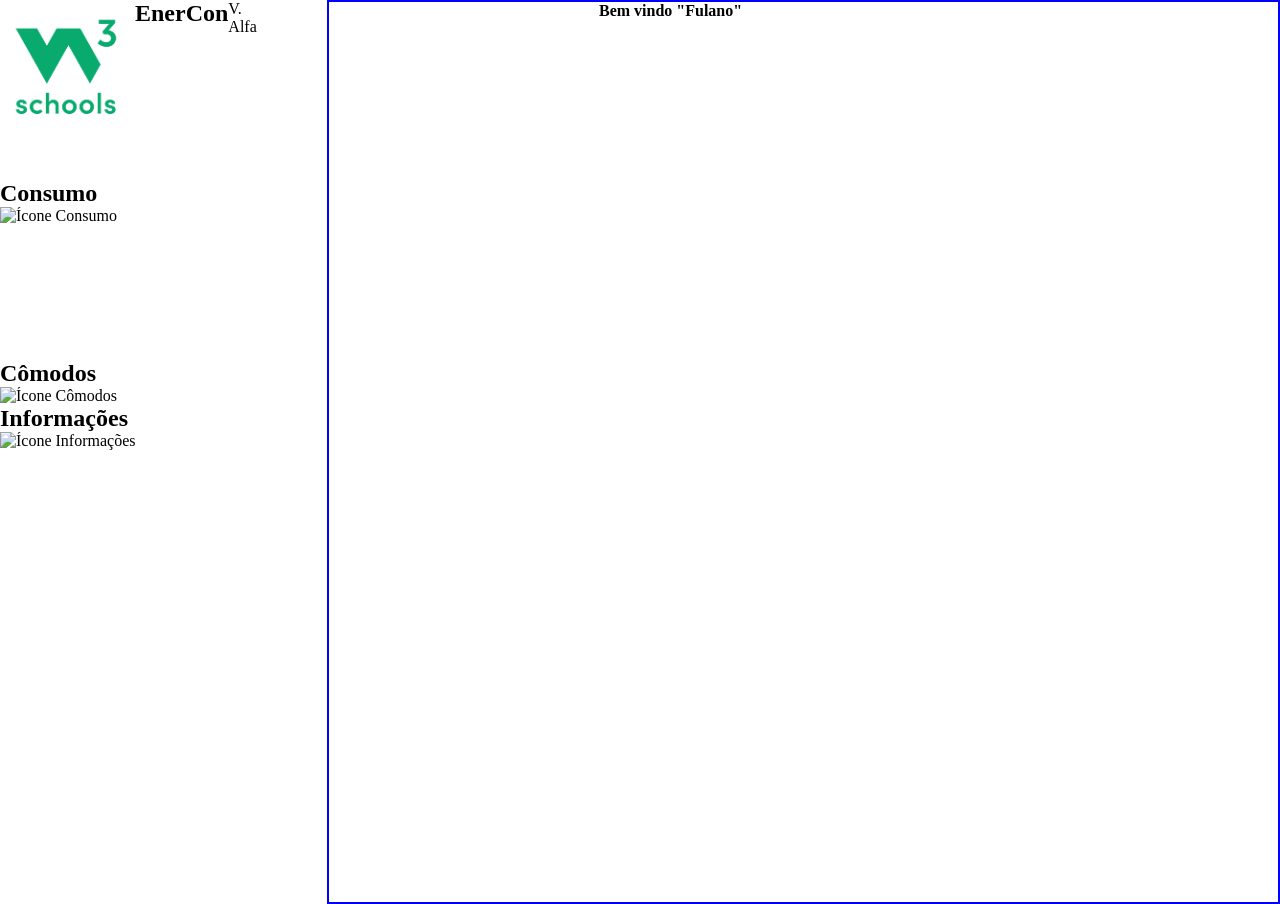
==== frontEnd/index.html @ 33a530b5 "Pagina web atualizada" ====
<!DOCTYPE html>
<html lang="pt-br">

<head>
  <meta charset="UTF-8" />
  <meta name="viewport" content="width=device-width, initial-scale=1.0" />
  <title>EnerCon</title>
  <link rel="stylesheet" href="src/style/style.css">
  <script src="src/script/interactivity.js" defer></script>
</head>

<body>
  <div class="container">


    <aside>
      <div id="topo_asi">
        <img src="src/assets/77673807.png" alt="Logo", class="l1" > 
        <h1>EnerCon</h1>
         <p>V. Alfa</p>
        
      </div>
      <nav>
        <h2>Consumo</h2> <img src="" alt="Ícone Consumo"> 
      </nav>
        <h2>Cômodos</h2> <img src="" alt="Ícone Cômodos"> 
      </nav>
        <h2>Informações</h2> <img src="" alt="Ícone Informações"> 
      </nav>
    </aside>
      <div id="principal">
        <header>
          <p><b>Bem vindo "Fulano" </b></p>
        </header>
      </div>
  </div>
</body>

</html>

<!---
Consumo
Info
Cômodos

-->
---- frontEnd/src/style/style.css ----
* {
  padding: 0;
  margin: 0;
  
}

.container {
  display: flex;
  flex-direction: row;
  height: 100vh;
  width: 100vw;
  margin: 0;
}

.l1 {
  width: 15vh;
  height: 15vh;
}

aside {
  display: flex;
  flex-direction: column;
  width: 15vw;
  height: 100vh;
  padding-right: 15vh;
}

header {
  margin-left: 30vh;
  width: 20vh;
}

nav {
  display: flex;
  flex-direction: column;
  padding-bottom: 15vh;
}

#topo_asi {
  display: flex;
  flex-direction: row;
  justify-content: space-evenly;
  margin-bottom: 5vh;
}

#principal{
  width: 85vw;
  height: 100vh;
  border: 2px solid blue;
}
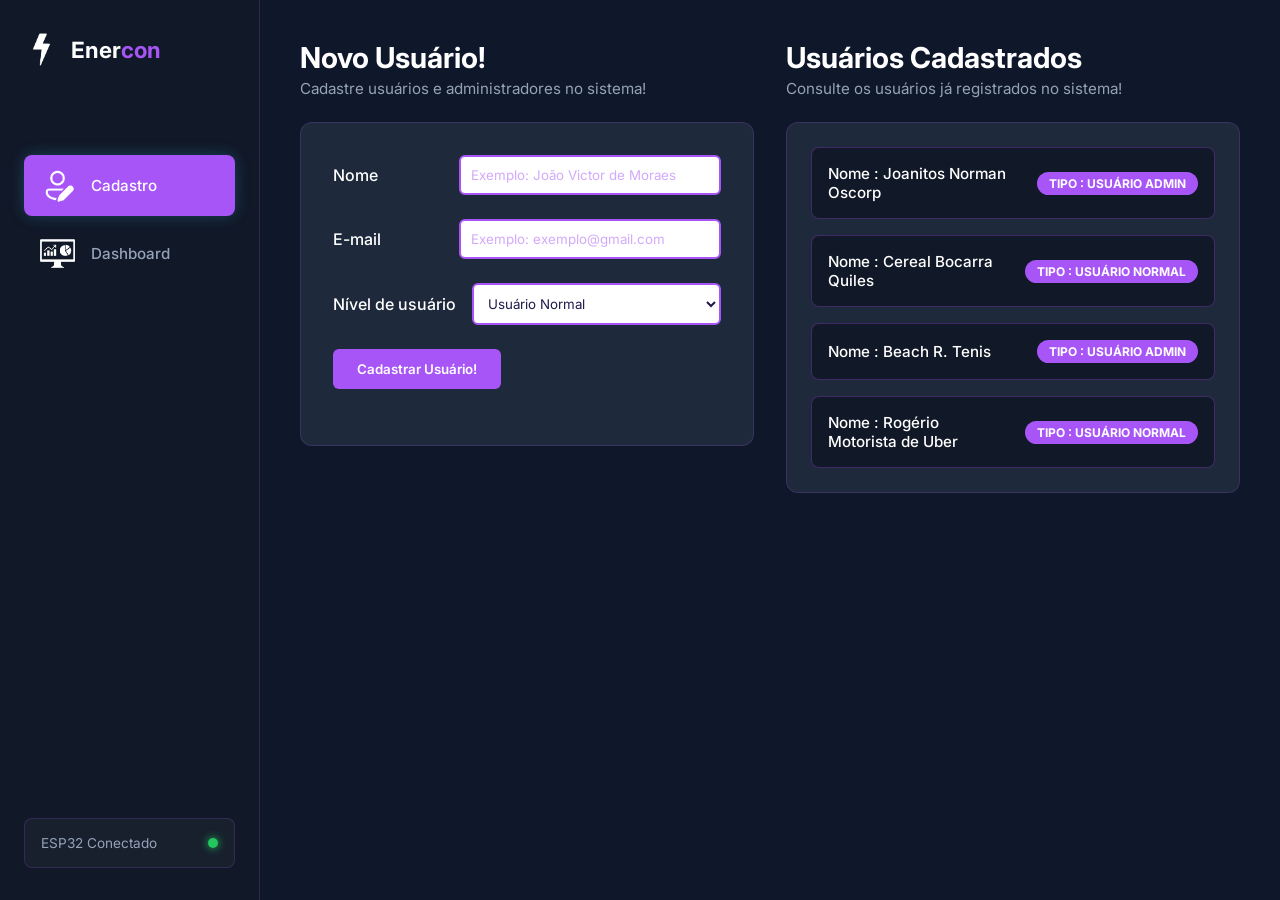
==== commit 157a6950: "Método post golang - java inicializado" ====
--- a/frontEnd/index.html
+++ b/frontEnd/index.html
@@ -1,46 +1,136 @@
-<!DOCTYPE html>
+<!doctype html>
 <html lang="pt-br">
+  <head>
+    <meta charset="UTF-8" />
+    <meta name="viewport" content="width=device-width, initial-scale=1.0" />
+    <title>Enercon IoT - Cadastro</title>
+    <link rel="stylesheet" href="src/style/style.css" />
+    <script src="src/script/script.js" defer></script>
+  </head>
+  <body>
+    <div class="fCont">
+      <aside class="sidebar">
+        <div class="cntContainer">
+          <div class="logo">
+            <img src="src/assets/whiteRaioBranco.png" alt="logo" width="35px" height="35px"/>
+            <h2>Ener<span>con</span></h2>
+          </div>
+          <nav class="nMenu">
+            <a href="index.html" class="nButton active">
+              <img src="src/assets/whitePessoaCaneta.png" alt="cadSymbol" width="35px" height="35px"/>
+              Cadastro  
+            </a>
+            <a href="dashboard.html" class="nButton">
+              <img src="src/assets/whiteDashboard.png" alt="graphSymbol" width="35px" height="35px"/> 
+              Dashboard  
+            </a>
+          </nav>
+          <div class="sysStats">
+            <p>ESP32 Conectado</p>
+            <span class="statsDot online"></span>
+          </div>
+        </div> <!-- Fechamento do cntContainer que faltava -->
+      </aside>
 
-<head>
-  <meta charset="UTF-8" />
-  <meta name="viewport" content="width=device-width, initial-scale=1.0" />
-  <title>EnerCon</title>
-  <link rel="stylesheet" href="src/style/style.css">
-  <script src="src/script/interactivity.js" defer></script>
-</head>
+      <main class="mainContent">
+  <section id="formCad">
+    <div class="contentWrapper">
+      
+      <div class="formColumn">
+        <header class="secHeader">
+          <h1>Novo Usuário!</h1>
+          <p>Cadastre usuários e administradores no sistema!</p>
+        </header>
 
-<body>
-  <div class="container">
+        <form id="formSec" class="styledForm">
+          <div class="inputGroup">
+            <label for="nameInput">Nome</label>
+            <input
+              type="text"
+              id="nameInput"
+              placeholder="Exemplo: João Victor de Moraes"
+              required
+            />
+          </div>
 
+          <div class="inputGroup">
+            <label for="emailInput">E-mail</label>
+            <input
+              type="email"
+              id="emailInput"
+              placeholder="Exemplo: exemplo@gmail.com"
+              required
+            />
+          </div>
 
-    <aside>
-      <div id="topo_asi">
-        <img src="src/assets/77673807.png" alt="Logo", class="l1" > 
-        <h1>EnerCon</h1>
-         <p>V. Alfa</p>
-        
+          <div class="inputGroup">
+            <label for="levelInput">Nível de usuário</label>
+            <select id="levelInput" required>
+              <option value="USER">Usuário Normal</option>
+              <option value="ADMIN">Usuário Admin</option>
+            </select>
+          </div>
+
+          <div id="cadUser">
+            <button type="submit" class="btnSubmit">
+              Cadastrar Usuário!
+            </button>
+          </div>
+
+          <div id="feedbackMsg" class="feedbackMsg"></div>
+        </form>
       </div>
-      <nav>
-        <h2>Consumo</h2> <img src="" alt="Ícone Consumo"> 
-      </nav>
-        <h2>Cômodos</h2> <img src="" alt="Ícone Cômodos"> 
-      </nav>
-        <h2>Informações</h2> <img src="" alt="Ícone Informações"> 
-      </nav>
-    </aside>
-      <div id="principal">
-        <header>
-          <p><b>Bem vindo "Fulano" </b></p>
+
+      <div class="usersColumn">
+        <header class="secHeader">
+          <h1>Usuários Cadastrados</h1>
+          <p>Consulte os usuários já registrados no sistema!</p>
         </header>
+
+        <div class="div_cds_users">
+          <section class="cds_users">
+            <div class="name">
+              <h5>Nome : Joanitos Norman Oscorp</h5>
+            </div>
+            <div class="type">
+              <h6>Tipo : Usuário Admin</h6>
+            </div>
+          </section>
+
+          <section class="cds_users">
+            <div class="name">
+              <h5>Nome : Cereal Bocarra Quiles</h5>
+            </div>
+            <div class="type">
+              <h6>Tipo : Usuário Normal</h6>
+            </div>
+          </section>
+
+          <section class="cds_users">
+            <div class="name">
+              <h5>Nome : Beach R. Tenis</h5>
+            </div>
+            <div class="type">
+              <h6>Tipo : Usuário Admin</h6>
+            </div>
+          </section>
+
+          <section class="cds_users">
+            <div class="name">
+              <h5>Nome : Rogério Motorista de Uber</h5>
+            </div>
+            <div class="type">
+              <h6>Tipo : Usuário Normal</h6>
+            </div>
+          </section>
+
+          </section>
+        </div>
       </div>
-  </div>
-</body>
 
-</html>
-
-<!---
-Consumo
-Info
-Cômodos
-
--->+    </div>
+  </section>
+</main>
+    </div>
+  </body>
+</html>
--- a/frontEnd/src/style/style.css
+++ b/frontEnd/src/style/style.css
@@ -1,50 +1,20 @@
+@import url('variables.css');
+@import url('layout.css');
+@import url('sidebar.css');
+@import url('dashboard.css');
+@import url('form.css');
+
 * {
-  padding: 0;
-  margin: 0;
-  
+    margin: 0;
+    padding: 0;
 }
 
-.container {
-  display: flex;
-  flex-direction: row;
-  height: 100vh;
-  width: 100vw;
-  margin: 0;
+body {
+    min-height: 100vh;
+    overflow-x: hidden;
+    color: var(--text-main);
 }
-
-.l1 {
-  width: 15vh;
-  height: 15vh;
+.fCont {
+    display: flex;
+    min-height: 100vh;
 }
-
-aside {
-  display: flex;
-  flex-direction: column;
-  width: 15vw;
-  height: 100vh;
-  padding-right: 15vh;
-}
-
-header {
-  margin-left: 30vh;
-  width: 20vh;
-}
-
-nav {
-  display: flex;
-  flex-direction: column;
-  padding-bottom: 15vh;
-}
-
-#topo_asi {
-  display: flex;
-  flex-direction: row;
-  justify-content: space-evenly;
-  margin-bottom: 5vh;
-}
-
-#principal{
-  width: 85vw;
-  height: 100vh;
-  border: 2px solid blue;
-}
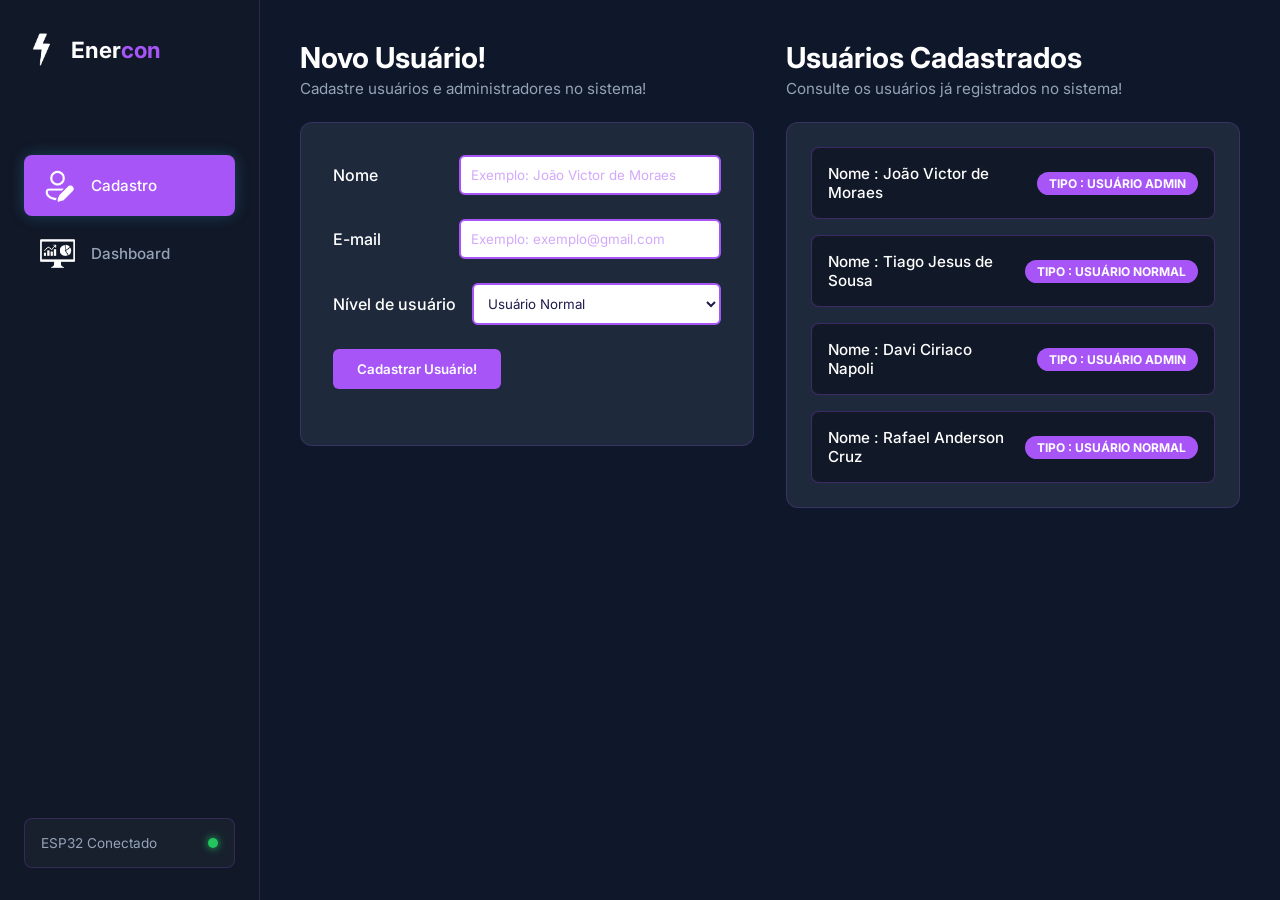
==== commit 56db169a: "Bug de loop no relay arrumado e limite de relay aumentado para 9A)" ====
--- a/frontEnd/index.html
+++ b/frontEnd/index.html
@@ -90,7 +90,7 @@
         <div class="div_cds_users">
           <section class="cds_users">
             <div class="name">
-              <h5>Nome : Joanitos Norman Oscorp</h5>
+              <h5>Nome : João Victor de Moraes</h5>
             </div>
             <div class="type">
               <h6>Tipo : Usuário Admin</h6>
@@ -99,7 +99,7 @@
 
           <section class="cds_users">
             <div class="name">
-              <h5>Nome : Cereal Bocarra Quiles</h5>
+              <h5>Nome : Tiago Jesus de Sousa</h5>
             </div>
             <div class="type">
               <h6>Tipo : Usuário Normal</h6>
@@ -108,7 +108,7 @@
 
           <section class="cds_users">
             <div class="name">
-              <h5>Nome : Beach R. Tenis</h5>
+              <h5>Nome : Davi Ciriaco Napoli</h5>
             </div>
             <div class="type">
               <h6>Tipo : Usuário Admin</h6>
@@ -117,7 +117,7 @@
 
           <section class="cds_users">
             <div class="name">
-              <h5>Nome : Rogério Motorista de Uber</h5>
+              <h5>Nome : Rafael Anderson Cruz</h5>
             </div>
             <div class="type">
               <h6>Tipo : Usuário Normal</h6>
